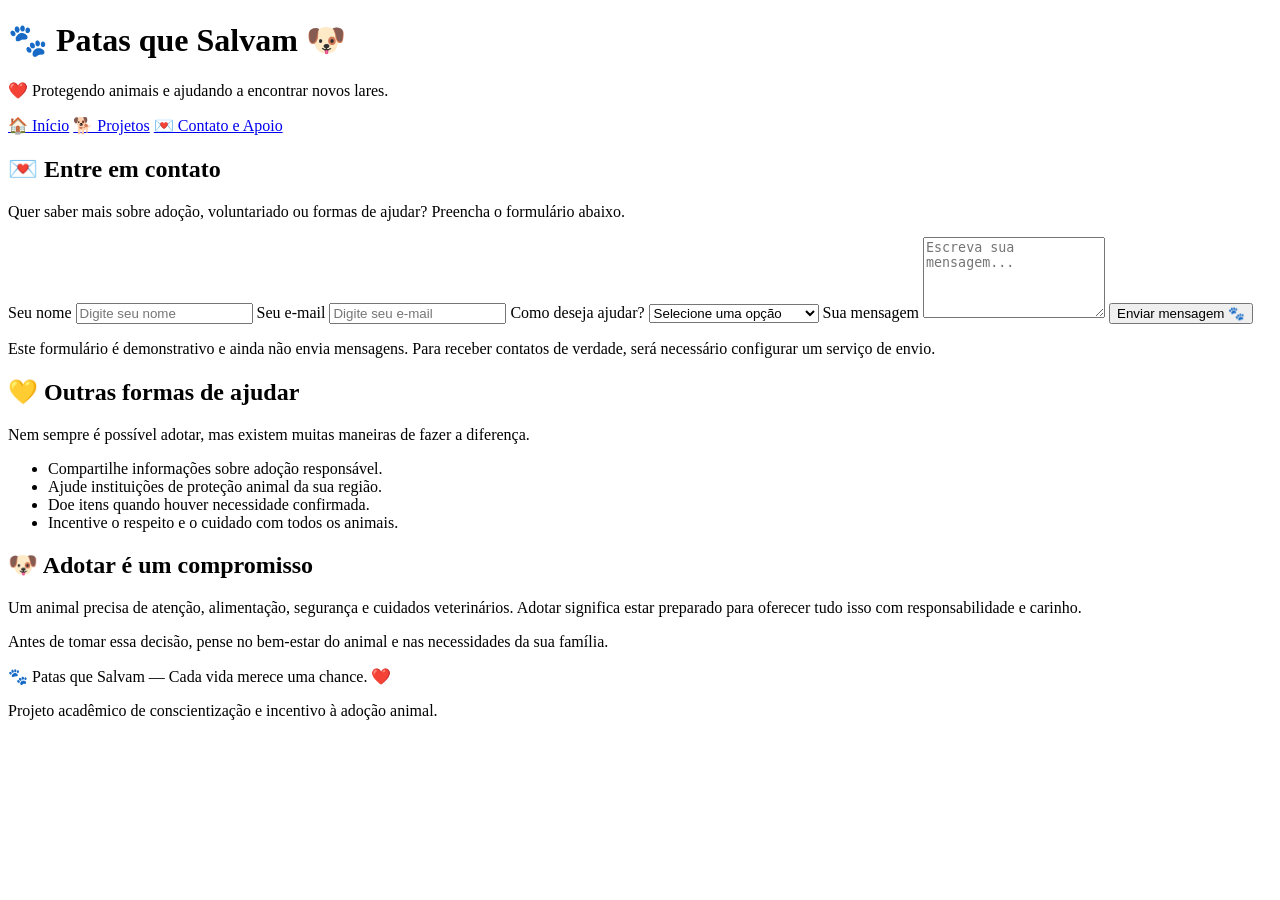
==== contato.html @ 7de1390d "Add files via upload" ====
<!DOCTYPE html>
<html lang="pt-BR">
<head>
    <meta charset="UTF-8">
    <meta name="viewport" content="width=device-width, initial-scale=1.0">
    <title>Contato e Apoio | Patas que Salvam</title>
    <link rel="stylesheet" href="css/style.css">
</head>
<body>
    <header>
        <h1>🐾 Patas que Salvam 🐶</h1>
        <p>❤️ Protegendo animais e ajudando a encontrar novos lares.</p>
        <nav>
            <a href="index.html">🏠 Início</a>
            <a href="projetos.html">🐕 Projetos</a>
            <a href="contato.html">💌 Contato e Apoio</a>
        </nav>
    </header>

    <main>
        <section>
            <h2>💌 Entre em contato</h2>
            <p>Quer saber mais sobre adoção, voluntariado ou formas de ajudar? Preencha o formulário abaixo.</p>

            <form action="#" method="post">
                <label for="nome">Seu nome</label>
                <input type="text" id="nome" name="nome" placeholder="Digite seu nome" required>

                <label for="email">Seu e-mail</label>
                <input type="email" id="email" name="email" placeholder="Digite seu e-mail" required>

                <label for="assunto">Como deseja ajudar?</label>
                <select id="assunto" name="assunto" required>
                    <option value="">Selecione uma opção</option>
                    <option value="adocao">Quero adotar</option>
                    <option value="voluntariado">Quero ser voluntário</option>
                    <option value="doacao">Quero fazer uma doação</option>
                    <option value="informacoes">Quero mais informações</option>
                </select>

                <label for="mensagem">Sua mensagem</label>
                <textarea id="mensagem" name="mensagem" rows="5" placeholder="Escreva sua mensagem..." required></textarea>

                <button type="submit">Enviar mensagem 🐾</button>
            </form>

            <p class="aviso">Este formulário é demonstrativo e ainda não envia mensagens. Para receber contatos de verdade, será necessário configurar um serviço de envio.</p>
        </section>

        <section>
            <h2>💛 Outras formas de ajudar</h2>
            <p>Nem sempre é possível adotar, mas existem muitas maneiras de fazer a diferença.</p>
            <ul>
                <li>Compartilhe informações sobre adoção responsável.</li>
                <li>Ajude instituições de proteção animal da sua região.</li>
                <li>Doe itens quando houver necessidade confirmada.</li>
                <li>Incentive o respeito e o cuidado com todos os animais.</li>
            </ul>
        </section>

        <section>
            <h2>🐶 Adotar é um compromisso</h2>
            <p>Um animal precisa de atenção, alimentação, segurança e cuidados veterinários. Adotar significa estar preparado para oferecer tudo isso com responsabilidade e carinho.</p>
            <p>Antes de tomar essa decisão, pense no bem-estar do animal e nas necessidades da sua família.</p>
        </section>
    </main>

    <footer>
        <p>🐾 Patas que Salvam — Cada vida merece uma chance. ❤️</p>
        <p>Projeto acadêmico de conscientização e incentivo à adoção animal.</p>
    </footer>
</body>
</html>
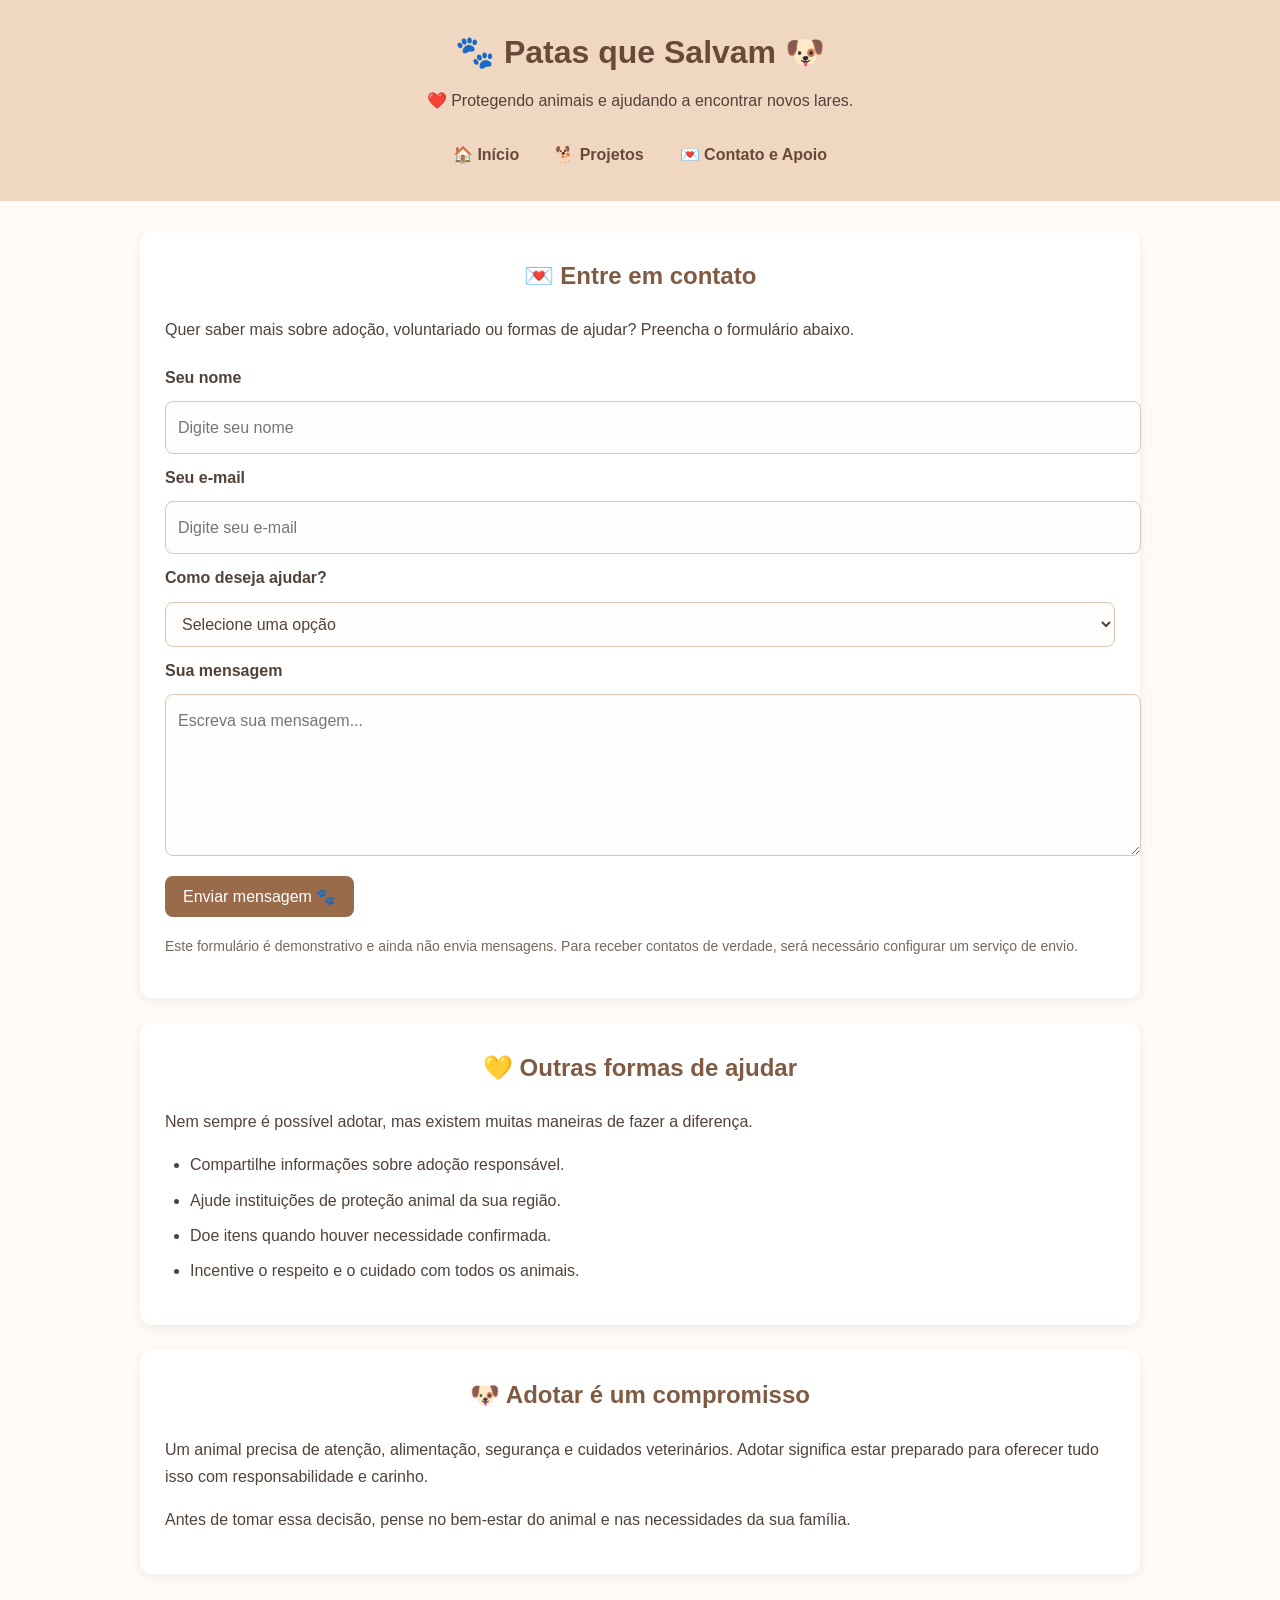
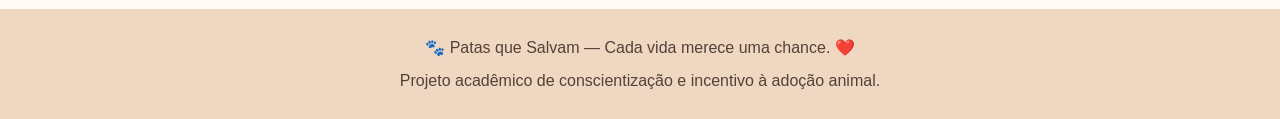
==== commit cd73a630: "Fix HTML formatting in contato.html" ====
--- a/contato.html
+++ b/contato.html
@@ -5,7 +5,7 @@
     <meta charset="UTF-8">
     <meta name="viewport" content="width=device-width, initial-scale=1.0">
     <title>Contato e Apoio | Patas que Salvam</title>
-    <link rel="stylesheet" href="css/style.css">
+    <link rel="stylesheet" href="style.css">
 </head>
 <body>
     <header>
--- a/style.css
+++ b/style.css
@@ -0,0 +1,248 @@
+ {
+    box-sizing: border-box;
+}
+
+body {
+    margin: 0;
+    font-family: Arial, Helvetica, sans-serif;
+    background-color: #fffaf5;
+    color: #514239;
+    line-height: 1.7;
+}
+
+header {
+    background-color: #f0d7c2;
+    text-align: center;
+    padding: 25px 15px;
+}
+
+header h1 {
+    margin: 0;
+    color: #694a38;
+    font-size: 32px;
+}
+
+header p {
+    margin: 8px 0 18px;
+}
+
+nav {
+    display: flex;
+    justify-content: center;
+    flex-wrap: wrap;
+    gap: 12px;
+}
+
+nav a {
+    color: #694a38;
+    text-decoration: none;
+    font-weight: bold;
+    padding: 8px 12px;
+    border-radius: 8px;
+}
+
+nav a:hover {
+    background-color: #e5c2a5;
+}
+
+main {
+    width: 90%;
+    max-width: 1000px;
+    margin: 30px auto;
+}
+
+section {
+    background-color: #ffffff;
+    margin-bottom: 25px;
+    padding: 25px;
+    border-radius: 12px;
+    box-shadow: 0 3px 10px rgba(90, 65, 45, 0.08);
+}
+
+h2 {
+    color: #805b43;
+    text-align: center;
+    margin-top: 0;
+}
+
+h3 {
+    color: #805b43;
+}
+
+section > img {
+    display: block;
+    width: 100%;
+    max-height: 400px;
+    object-fit: cover;
+    border-radius: 10px;
+    margin: 20px auto 0;
+}
+
+ul {
+    padding-left: 25px;
+}
+
+li {
+    margin-bottom: 8px;
+}
+
+.animais {
+    display: flex;
+    flex-wrap: wrap;
+    justify-content: center;
+    gap: 20px;
+    margin-top: 20px;
+}
+
+.animal {
+    background-color: #fffaf5;
+    border: 1px solid #f0e2d5;
+    border-radius: 12px;
+    padding: 15px;
+    flex: 1 1 230px;
+    max-width: 300px;
+}
+
+.animal img {
+    width: 100%;
+    height: 190px;
+    object-fit: cover;
+    border-radius: 8px;
+}
+
+.animal h3 {
+    text-align: center;
+    margin-bottom: 10px;
+}
+
+.animal p {
+    margin: 8px 0;
+}
+
+table {
+    width: 100%;
+    border-collapse: collapse;
+    margin-top: 15px;
+}
+
+th,
+td {
+    border: 1px solid #e7d5c5;
+    padding: 12px;
+    text-align: left;
+}
+
+th {
+    background-color: #f0d7c2;
+    color: #694a38;
+}
+
+tr:nth-child(even) {
+    background-color: #fffaf5;
+}
+
+.botao,
+button {
+    display: inline-block;
+    background-color: #9a6b4b;
+    color: #ffffff;
+    text-decoration: none;
+    border: none;
+    border-radius: 8px;
+    padding: 11px 18px;
+    font-size: 16px;
+    font-family: inherit;
+    cursor: pointer;
+}
+
+.botao:hover,
+button:hover {
+    background-color: #785137;
+}
+
+form {
+    display: flex;
+    flex-direction: column;
+    gap: 10px;
+    margin-top: 20px;
+}
+
+label {
+    font-weight: bold;
+}
+
+input,
+select,
+textarea {
+    width: 100%;
+    padding: 12px;
+    border: 1px solid #d9c6b5;
+    border-radius: 8px;
+    background-color: #fffdfb;
+    color: #514239;
+    font: inherit;
+}
+
+textarea {
+    resize: vertical;
+}
+
+form button {
+    align-self: flex-start;
+    margin-top: 10px;
+}
+
+.aviso {
+    font-size: 14px;
+    color: #76685d;
+    margin-top: 18px;
+}
+
+footer {
+    background-color: #f0d7c2;
+    text-align: center;
+    padding: 20px 15px;
+    margin-top: 35px;
+}
+
+footer p {
+    margin: 5px 0;
+}
+
+@media (max-width: 600px) {
+    header h1 {
+        font-size: 26px;
+    }
+
+    nav {
+        gap: 5px;
+    }
+
+    nav a {
+        padding: 7px;
+        font-size: 14px;
+    }
+
+    main {
+        width: 94%;
+        margin: 18px auto;
+    }
+
+    section {
+        padding: 18px;
+    }
+
+    .animal {
+        max-width: 100%;
+    }
+
+    table {
+        font-size: 14px;
+    }
+
+    th,
+    td {
+        padding: 8px;
+    }
+}
+
